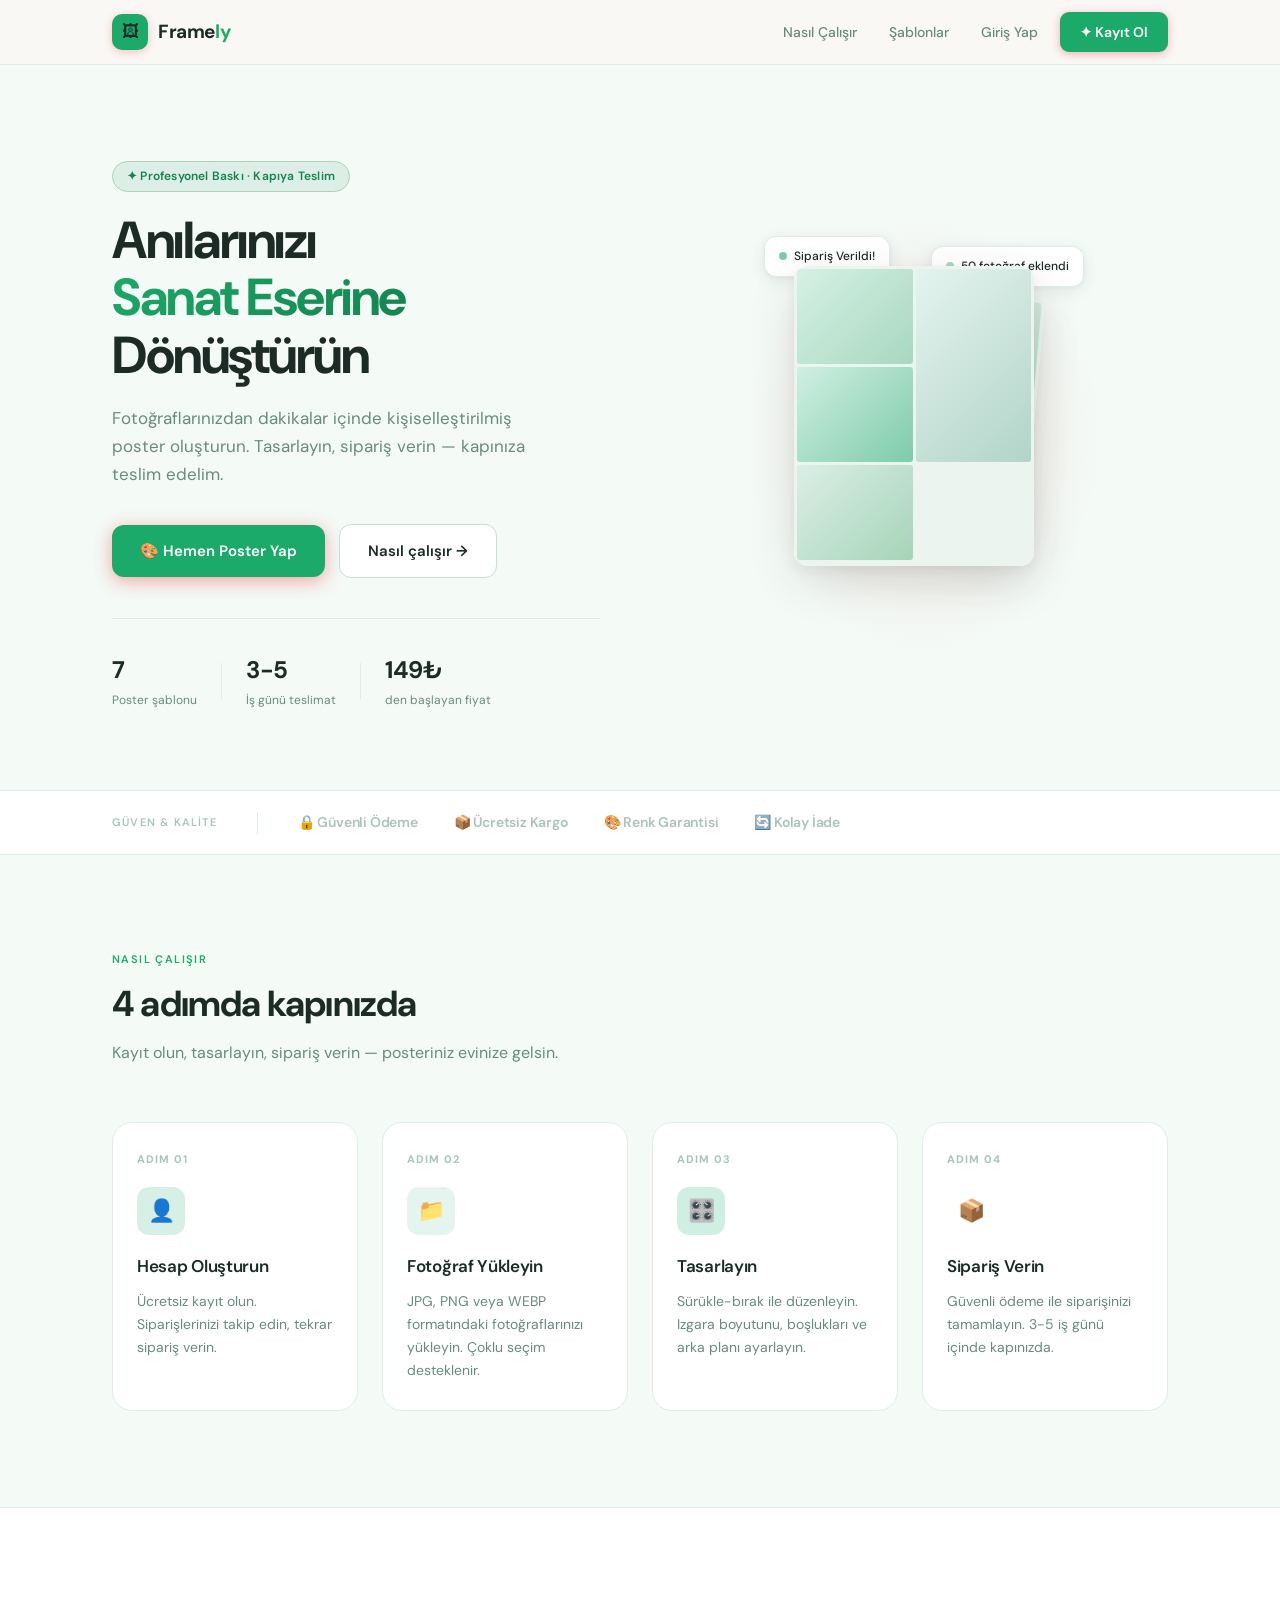
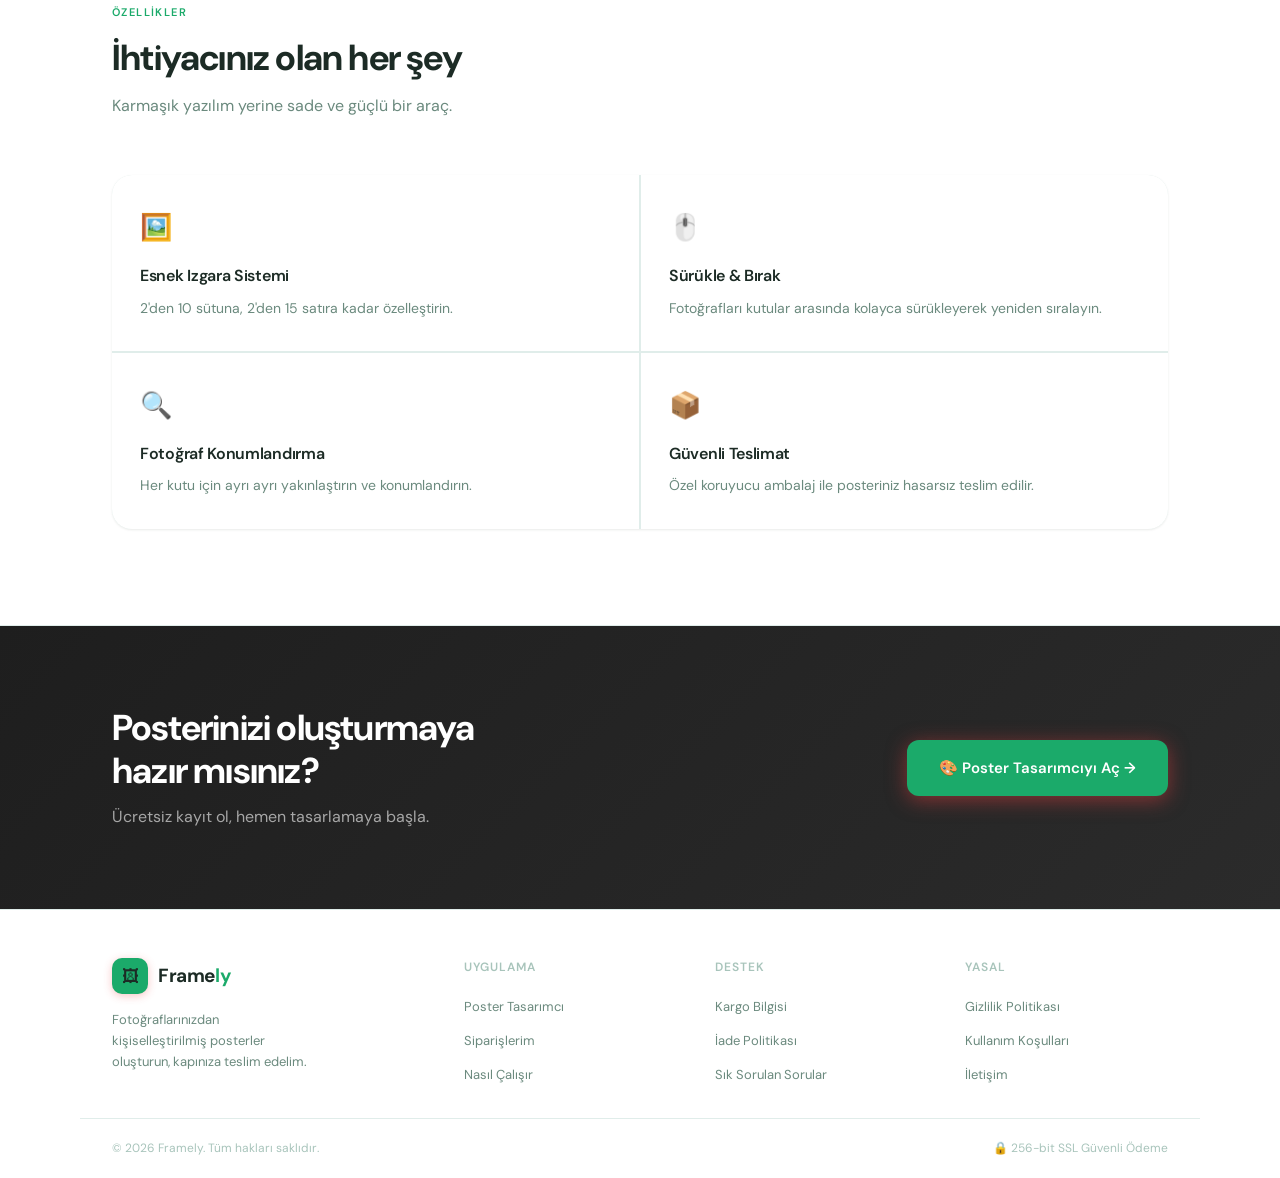
==== index.html @ cc240ea6 "ilk yukleme" ====
<!DOCTYPE html>
<html lang="tr">
<head>
<meta charset="UTF-8">
<meta name="viewport" content="width=device-width, initial-scale=1.0">
<meta http-equiv="Cache-Control" content="no-cache, no-store, must-revalidate">
<meta http-equiv="Pragma" content="no-cache">
<meta http-equiv="Expires" content="0">
<meta name="app-version" content="5">
<script>if(!sessionStorage.getItem('fr-v5')){sessionStorage.setItem('fr-v5','1');location.reload(true);}</script>
<title>Framely — Kişisel Posterler</title>
<link rel="preconnect" href="https://fonts.googleapis.com">
<link href="https://fonts.googleapis.com/css2?family=DM+Sans:ital,wght@0,300;0,400;0,500;0,600;0,700;1,400&display=swap" rel="stylesheet">
<link rel="stylesheet" href="css/variables.css?v=5">
<link rel="stylesheet" href="css/landing.css?v=5">
<link rel="stylesheet" href="css/usermenu.css?v=5">
</head>
<body>

<!-- HEADER -->
<header>
  <div class="header-inner">
    <a href="index.html" class="logo">
      <div class="logo-mark">🖼</div>
      <span class="logo-text">Frame<span>ly</span></span>
    </a>

    <nav id="mainNav">
      <a href="#nasil-calisir" class="nav-link">Nasıl Çalışır</a>
      <a href="templates.html" class="nav-link">Şablonlar</a>
    </nav>
  </div>
</header>

<!-- HERO -->
<section>
  <div class="hero">

    <!-- Left -->
    <div class="hero-content">
      <div class="hero-badge">✦ Profesyonel Baskı · Kapıya Teslim</div>
      <h1 class="hero-title">
        Anılarınızı<br>
        <em>Sanat Eserine</em><br>
        Dönüştürün
      </h1>
      <p class="hero-sub">
        Fotoğraflarınızdan dakikalar içinde kişiselleştirilmiş poster oluşturun.
        Tasarlayın, sipariş verin — kapınıza teslim edelim.
      </p>
      <div class="hero-actions">
        <a href="templates.html" class="btn-hero btn-hero-primary">
          🎨 Hemen Poster Yap
        </a>
        <a href="#nasil-calisir" class="btn-hero btn-hero-ghost">
          Nasıl çalışır →
        </a>
      </div>

      <div class="hero-stats">
        <div class="stat-item">
          <div class="stat-num">7</div>
          <div class="stat-label">Poster şablonu</div>
        </div>
        <div class="stat-sep"></div>
        <div class="stat-item">
          <div class="stat-num">3-5</div>
          <div class="stat-label">İş günü teslimat</div>
        </div>
        <div class="stat-sep"></div>
        <div class="stat-item">
          <div class="stat-num">149₺</div>
          <div class="stat-label">den başlayan fiyat</div>
        </div>
      </div>
    </div>

    <!-- Right (Visual) -->
    <div class="hero-visual">
      <div class="poster-preview-wrap">
        <div class="poster-mock pm-main">
          <div class="pm-grid">
            <div class="pm-cell"></div>
            <div class="pm-cell"></div>
            <div class="pm-cell"></div>
            <div class="pm-cell"></div>
            <div class="pm-cell"></div>
          </div>
        </div>
        <div class="poster-mock pm-back">
          <div class="pm-grid">
            <div class="pm-cell"></div>
            <div class="pm-cell"></div>
            <div class="pm-cell"></div>
            <div class="pm-cell"></div>
            <div class="pm-cell"></div>
            <div class="pm-cell"></div>
          </div>
        </div>
        <div class="floating-tag">
          <div class="tag-dot" style="background:var(--mint)"></div>
          Sipariş Verildi!
        </div>
        <div class="floating-tag">
          <div class="tag-dot" style="background:var(--rose)"></div>
          50 fotoğraf eklendi
        </div>
      </div>
    </div>

  </div>
</section>

<!-- TRUST BAR -->
<div class="trust-bar">
  <div class="trust-inner">
    <span class="trust-label">Güven & Kalite</span>
    <div class="trust-sep"></div>
    <div class="trust-items">
      <span class="trust-item">🔒 Güvenli Ödeme</span>
      <span class="trust-item">📦 Ücretsiz Kargo</span>
      <span class="trust-item">🎨 Renk Garantisi</span>
      <span class="trust-item">🔄 Kolay İade</span>
    </div>
  </div>
</div>

<!-- HOW IT WORKS -->
<section class="section" id="nasil-calisir">
  <div class="section-label">Nasıl Çalışır</div>
  <h2 class="section-title">4 adımda kapınızda</h2>
  <p class="section-sub">Kayıt olun, tasarlayın, sipariş verin — posteriniz evinize gelsin.</p>

  <div class="steps-grid steps-grid-4">
    <div class="step-card">
      <div class="step-num">Adım 01</div>
      <div class="step-icon">👤</div>
      <div class="step-title">Hesap Oluşturun</div>
      <p class="step-desc">Ücretsiz kayıt olun. Siparişlerinizi takip edin, tekrar sipariş verin.</p>
    </div>
    <div class="step-card">
      <div class="step-num">Adım 02</div>
      <div class="step-icon">📁</div>
      <div class="step-title">Fotoğraf Yükleyin</div>
      <p class="step-desc">JPG, PNG veya WEBP formatındaki fotoğraflarınızı yükleyin. Çoklu seçim desteklenir.</p>
    </div>
    <div class="step-card">
      <div class="step-num">Adım 03</div>
      <div class="step-icon">🎛️</div>
      <div class="step-title">Tasarlayın</div>
      <p class="step-desc">Sürükle-bırak ile düzenleyin. Izgara boyutunu, boşlukları ve arka planı ayarlayın.</p>
    </div>
    <div class="step-card">
      <div class="step-num">Adım 04</div>
      <div class="step-icon">📦</div>
      <div class="step-title">Sipariş Verin</div>
      <p class="step-desc">Güvenli ödeme ile siparişinizi tamamlayın. 3-5 iş günü içinde kapınızda.</p>
    </div>
  </div>
</section>


<!-- FEATURES -->
<div class="features-section" id="ozellikler">
  <div class="section">
    <div class="section-label">Özellikler</div>
    <h2 class="section-title">İhtiyacınız olan her şey</h2>
    <p class="section-sub">Karmaşık yazılım yerine sade ve güçlü bir araç.</p>

    <div class="features-grid">
      <div class="feature-cell">
        <div class="feature-icon">🖼️</div>
        <div class="feature-title">Esnek Izgara Sistemi</div>
        <p class="feature-desc">2'den 10 sütuna, 2'den 15 satıra kadar özelleştirin.</p>
      </div>
      <div class="feature-cell">
        <div class="feature-icon">🖱️</div>
        <div class="feature-title">Sürükle & Bırak</div>
        <p class="feature-desc">Fotoğrafları kutular arasında kolayca sürükleyerek yeniden sıralayın.</p>
      </div>
      <div class="feature-cell">
        <div class="feature-icon">🔍</div>
        <div class="feature-title">Fotoğraf Konumlandırma</div>
        <p class="feature-desc">Her kutu için ayrı ayrı yakınlaştırın ve konumlandırın.</p>
      </div>
      <div class="feature-cell">
        <div class="feature-icon">📦</div>
        <div class="feature-title">Güvenli Teslimat</div>
        <p class="feature-desc">Özel koruyucu ambalaj ile posteriniz hasarsız teslim edilir.</p>
      </div>
    </div>
  </div>
</div>

<!-- CTA -->
<div class="cta-section">
  <div class="cta-inner">
    <div>
      <h2 class="cta-title">Posterinizi oluşturmaya<br>hazır mısınız?</h2>
      <p class="cta-sub">Ücretsiz kayıt ol, hemen tasarlamaya başla.</p>
    </div>
    <a href="templates.html" class="btn-cta">
      🎨 Poster Tasarımcıyı Aç →
    </a>
  </div>
</div>

<!-- FOOTER -->
<footer>
  <div class="footer-inner">
    <div class="footer-brand">
      <a href="index.html" class="logo">
        <div class="logo-mark">🖼</div>
        <span class="logo-text">Frame<span>ly</span></span>
      </a>
      <p class="footer-tagline">Fotoğraflarınızdan kişiselleştirilmiş posterler oluşturun, kapınıza teslim edelim.</p>
    </div>

    <div>
      <div class="footer-col-title">Uygulama</div>
      <ul class="footer-links">
        <li><a href="templates.html">Poster Tasarımcı</a></li>
        <li><a href="orders.html">Siparişlerim</a></li>
        <li><a href="#nasil-calisir">Nasıl Çalışır</a></li>
      </ul>
    </div>

    <div>
      <div class="footer-col-title">Destek</div>
      <ul class="footer-links">
        <li><a href="#">Kargo Bilgisi</a></li>
        <li><a href="#">İade Politikası</a></li>
        <li><a href="#">Sık Sorulan Sorular</a></li>
      </ul>
    </div>

    <div>
      <div class="footer-col-title">Yasal</div>
      <ul class="footer-links">
        <li><a href="#">Gizlilik Politikası</a></li>
        <li><a href="#">Kullanım Koşulları</a></li>
        <li><a href="#">İletişim</a></li>
      </ul>
    </div>
  </div>

  <div class="footer-bottom">
    <span>© 2026 Framely. Tüm hakları saklıdır.</span>
    <span>🔒 256-bit SSL Güvenli Ödeme</span>
  </div>
</footer>

<script type="module">
import { renderAuthNav } from './js/header.js?v=5';

renderAuthNav(document.getElementById('mainNav'));
</script>
</body>
</html>
---- css/variables.css ----
/* ── RESET ──────────────────────────────────────────────────────── */
*, *::before, *::after { margin: 0; padding: 0; box-sizing: border-box; }

/* ── DESIGN TOKENS ──────────────────────────────────────────────── */
:root {
  --bg:            #F4FAF6;
  --bg2:           #EBF4EE;
  --surface:       #ffffff;
  --border:        #E0EDEA;
  --border-mid:    #C8DDD8;
  --text:          #1C2B25;
  --text-muted:    #6B8A7E;
  --text-light:    #A8C4BB;

  --rose:          #A8D8C0;
  --rose-dark:     #1E9E62;
  --rose-soft:     #D6F0E5;
  --lavender:      #B2D4C8;
  --lavender-soft: #E4F4EF;
  --mint:          #7ECBAA;
  --mint-soft:     #D0EFE3;
  --peach:         #A5D4B8;
  --peach-soft:    #DCEEE6;
  --sage:          #8FC4A8;
  --sage-soft:     #D8EDDF;

  --accent:        #1BAA6A;
  --accent-dark:   #14834F;
  --accent-bg:     #D6F0E5;

  --radius-sm:  6px;
  --radius:     10px;
  --radius-lg:  16px;
  --radius-xl:  28px;

  --shadow-sm: 0 1px 3px rgba(28,43,37,.06), 0 1px 2px rgba(28,43,37,.04);
  --shadow:    0 4px 16px rgba(28,43,37,.08), 0 1px 4px rgba(28,43,37,.04);
  --shadow-lg: 0 16px 48px rgba(28,43,37,.12), 0 4px 12px rgba(28,43,37,.06);
}
---- css/landing.css ----
/* landing.css — overrides and landing-specific tokens */
:root {
  --radius:    12px;
  --radius-lg: 20px;
  --shadow-lg: 0 16px 48px rgba(43,43,43,.12), 0 4px 12px rgba(43,43,43,.06);
}

/* ── BASE ──────────────────────────────────────────────────────── */
body {
  font-family: 'DM Sans', -apple-system, BlinkMacSystemFont, sans-serif;
  background: var(--bg);
  color: var(--text);
  font-size: 15px;
  line-height: 1.6;
}

a { text-decoration: none; color: inherit; }
img { display: block; max-width: 100%; }

html { scroll-behavior: smooth; }

/* ── HEADER ──────────────────────────────────────────────────────── */
header {
  position: sticky;
  top: 0;
  z-index: 100;
  background: rgba(250,248,245,.92);
  backdrop-filter: blur(12px);
  -webkit-backdrop-filter: blur(12px);
  border-bottom: 1px solid var(--border);
}

.header-inner {
  max-width: 1120px;
  margin: 0 auto;
  padding: 0 32px;
  height: 64px;
  display: flex;
  align-items: center;
  gap: 40px;
}

.logo {
  display: flex;
  align-items: center;
  gap: 10px;
  flex-shrink: 0;
}

.logo-mark {
  width: 36px;
  height: 36px;
  background: var(--accent);
  border-radius: 10px;
  display: flex;
  align-items: center;
  justify-content: center;
  font-size: 17px;
  box-shadow: 0 2px 8px rgba(232,64,64,.3);
}

.logo-text {
  font-size: 19px;
  font-weight: 700;
  color: var(--text);
  letter-spacing: -.4px;
}

.logo-text span { color: var(--accent); }

nav {
  display: flex;
  align-items: center;
  gap: 4px;
  margin-left: auto;
}

.nav-link {
  padding: 6px 14px;
  border-radius: var(--radius-sm);
  font-size: 14px;
  font-weight: 500;
  color: var(--text-muted);
  transition: color .15s, background .15s;
}

.nav-link:hover { color: var(--text); background: var(--border); }

.nav-cta {
  display: inline-flex;
  align-items: center;
  gap: 6px;
  padding: 9px 20px;
  background: var(--accent);
  color: #fff;
  border-radius: 9px;
  font-size: 14px;
  font-weight: 600;
  transition: background .15s, transform .1s, box-shadow .15s;
  box-shadow: 0 2px 10px rgba(232,64,64,.4);
  margin-left: 8px;
}

.nav-cta:hover {
  background: var(--accent-dark);
  transform: translateY(-1px);
  box-shadow: 0 4px 16px rgba(232,64,64,.5);
}

/* ── HERO ──────────────────────────────────────────────────────── */
.hero {
  max-width: 1120px;
  margin: 0 auto;
  padding: 96px 32px 80px;
  display: grid;
  grid-template-columns: 1fr 1fr;
  gap: 80px;
  align-items: center;
}

.hero-badge {
  display: inline-flex;
  align-items: center;
  gap: 6px;
  padding: 5px 14px;
  background: var(--peach-soft);
  border: 1px solid var(--peach);
  border-radius: 20px;
  font-size: 12px;
  font-weight: 600;
  color: var(--accent-dark);
  letter-spacing: .2px;
  margin-bottom: 20px;
}

.hero-title {
  font-size: 52px;
  font-weight: 700;
  line-height: 1.1;
  letter-spacing: -1.5px;
  color: var(--text);
  margin-bottom: 20px;
}

.hero-title em {
  font-style: normal;
  background: linear-gradient(135deg, var(--accent) 0%, var(--accent-dark) 100%);
  -webkit-background-clip: text;
  -webkit-text-fill-color: transparent;
  background-clip: text;
}

.hero-sub {
  font-size: 17px;
  color: var(--text-muted);
  line-height: 1.65;
  max-width: 420px;
  margin-bottom: 36px;
  font-weight: 400;
}

.hero-actions {
  display: flex;
  align-items: center;
  gap: 14px;
  flex-wrap: wrap;
}

.btn-hero {
  display: inline-flex;
  align-items: center;
  gap: 8px;
  padding: 14px 28px;
  border-radius: var(--radius);
  font-size: 15px;
  font-weight: 600;
  font-family: inherit;
  cursor: pointer;
  border: none;
  transition: all .15s ease;
}

.btn-hero-primary {
  background: var(--accent);
  color: #fff;
  box-shadow: 0 4px 18px rgba(232,64,64,.45);
}

.btn-hero-primary:hover {
  background: var(--accent-dark);
  transform: translateY(-2px);
  box-shadow: 0 8px 24px rgba(232,64,64,.55);
}

.btn-hero-ghost {
  background: var(--surface);
  color: var(--text);
  border: 1.5px solid var(--border-mid);
}

.btn-hero-ghost:hover {
  border-color: var(--accent);
  color: var(--accent);
  background: var(--accent-bg);
}

.hero-stats {
  display: flex;
  align-items: center;
  gap: 24px;
  margin-top: 40px;
  padding-top: 32px;
  border-top: 1px solid var(--border);
}

.stat-num {
  font-size: 24px;
  font-weight: 700;
  color: var(--text);
  letter-spacing: -.5px;
}

.stat-label {
  font-size: 12px;
  color: var(--text-muted);
  font-weight: 400;
  margin-top: 2px;
}

.stat-sep {
  width: 1px;
  height: 36px;
  background: var(--border);
}

/* ── HERO VISUAL ─────────────────────────────────────────────────── */
.hero-visual {
  position: relative;
  display: flex;
  justify-content: center;
  align-items: center;
}

.poster-preview-wrap {
  position: relative;
  width: 320px;
  height: 400px;
}

.poster-preview-wrap::before {
  content: '';
  position: absolute;
  inset: -20px;
  background: radial-gradient(ellipse at center, rgba(232,64,64,.10) 0%, transparent 70%);
  border-radius: 50%;
}

.poster-mock {
  position: absolute;
  background: #fff;
  border-radius: 14px;
  box-shadow: var(--shadow-lg);
  overflow: hidden;
  transition: transform .3s ease;
}

.poster-mock:hover { transform: scale(1.02) rotate(-1deg); }

.pm-main { width: 240px; height: 300px; top: 30px; left: 30px; z-index: 2; }
.pm-back {
  width: 200px;
  height: 260px;
  top: 55px;
  left: 70px;
  z-index: 1;
  opacity: .6;
  transform: rotate(5deg);
}

.pm-grid {
  width: 100%;
  height: 100%;
  display: grid;
  grid-template-columns: 1fr 1fr;
  grid-template-rows: 1fr 1fr 1fr;
  gap: 3px;
  padding: 3px;
  background: var(--bg2);
}

.pm-cell { border-radius: 3px; background: var(--border); }
.pm-cell:nth-child(1) { background: linear-gradient(135deg, var(--rose-soft), var(--rose)); }
.pm-cell:nth-child(2) { background: linear-gradient(135deg, var(--lavender-soft), var(--lavender)); grid-row: span 2; }
.pm-cell:nth-child(3) { background: linear-gradient(135deg, var(--mint-soft), var(--mint)); }
.pm-cell:nth-child(4) { background: linear-gradient(135deg, var(--peach-soft), var(--peach)); }
.pm-cell:nth-child(5) { background: linear-gradient(135deg, var(--rose-soft), var(--sage)); grid-column: span 2; }

.pm-back .pm-grid {
  grid-template-columns: 1fr 1fr 1fr;
  grid-template-rows: 1fr 1fr;
  gap: 3px;
  padding: 3px;
}

.floating-tag {
  position: absolute;
  background: var(--surface);
  border-radius: var(--radius);
  padding: 10px 14px;
  box-shadow: var(--shadow);
  border: 1px solid var(--border);
  font-size: 12px;
  font-weight: 500;
  color: var(--text);
  display: flex;
  align-items: center;
  gap: 7px;
  white-space: nowrap;
  animation: float 4s ease-in-out infinite;
}

.floating-tag:nth-child(4) { top: 10px; right: 0; animation-delay: 0s; }
.floating-tag:nth-child(5) { bottom: 60px; left: 0; animation-delay: 2s; }

@keyframes float {
  0%, 100% { transform: translateY(0); }
  50%       { transform: translateY(-6px); }
}

.tag-dot {
  width: 8px;
  height: 8px;
  border-radius: 50%;
  flex-shrink: 0;
}

/* ── TRUST BAR ─────────────────────────────────────────────────── */
.trust-bar {
  border-top: 1px solid var(--border);
  border-bottom: 1px solid var(--border);
  background: var(--surface);
  padding: 20px 0;
}

.trust-inner {
  max-width: 1120px;
  margin: 0 auto;
  padding: 0 32px;
  display: flex;
  align-items: center;
  gap: 40px;
}

.trust-label {
  font-size: 11px;
  font-weight: 600;
  text-transform: uppercase;
  letter-spacing: 1.2px;
  color: var(--text-light);
  white-space: nowrap;
  flex-shrink: 0;
}

.trust-sep { width: 1px; height: 22px; background: var(--border); flex-shrink: 0; }

.trust-items {
  display: flex;
  align-items: center;
  gap: 36px;
  flex-wrap: wrap;
}

.trust-item {
  font-size: 14px;
  font-weight: 600;
  color: var(--text-light);
  letter-spacing: -.2px;
  display: flex;
  align-items: center;
  gap: 6px;
}

/* ── SECTION BASE ──────────────────────────────────────────────── */
.section {
  max-width: 1120px;
  margin: 0 auto;
  padding: 96px 32px;
}

.section-label {
  font-size: 11px;
  font-weight: 600;
  text-transform: uppercase;
  letter-spacing: 1.4px;
  color: var(--accent);
  margin-bottom: 14px;
}

.section-title {
  font-size: 36px;
  font-weight: 700;
  letter-spacing: -.8px;
  color: var(--text);
  margin-bottom: 14px;
  line-height: 1.2;
}

.section-sub {
  font-size: 16px;
  color: var(--text-muted);
  max-width: 480px;
  line-height: 1.65;
  margin-bottom: 56px;
}

/* ── STEPS ─────────────────────────────────────────────────────── */
.steps-grid {
  display: grid;
  grid-template-columns: repeat(3, 1fr);
  gap: 24px;
}

.step-card {
  background: var(--surface);
  border: 1px solid var(--border);
  border-radius: var(--radius-lg);
  padding: 28px 24px;
  transition: box-shadow .2s, transform .2s;
}

.step-card:hover {
  box-shadow: var(--shadow);
  transform: translateY(-3px);
}

.step-num {
  font-size: 11px;
  font-weight: 700;
  text-transform: uppercase;
  letter-spacing: 1px;
  color: var(--text-light);
  margin-bottom: 18px;
}

.step-icon {
  width: 48px;
  height: 48px;
  border-radius: var(--radius);
  display: flex;
  align-items: center;
  justify-content: center;
  font-size: 22px;
  margin-bottom: 18px;
}

.step-card:nth-child(1) .step-icon { background: var(--rose-soft); }
.step-card:nth-child(2) .step-icon { background: var(--lavender-soft); }
.step-card:nth-child(3) .step-icon { background: var(--mint-soft); }

.step-title {
  font-size: 17px;
  font-weight: 600;
  color: var(--text);
  margin-bottom: 10px;
  letter-spacing: -.3px;
}

.step-desc {
  font-size: 14px;
  color: var(--text-muted);
  line-height: 1.65;
}

/* ── STEPS 4-COLUMN ────────────────────────────────────────────── */
.steps-grid-4 {
  grid-template-columns: repeat(4, 1fr);
}

@media (max-width: 900px) {
  .steps-grid-4 { grid-template-columns: repeat(2, 1fr); }
}

@media (max-width: 540px) {
  .steps-grid-4 { grid-template-columns: 1fr; }
}

/* ── PRICING ────────────────────────────────────────────────────── */
.pricing-section {
  background: var(--bg2);
  border-top: 1px solid var(--border);
  border-bottom: 1px solid var(--border);
}

.pricing-grid {
  display: grid;
  grid-template-columns: repeat(4, 1fr);
  gap: 16px;
}

.pricing-card {
  background: var(--surface);
  border: 1.5px solid var(--border);
  border-radius: var(--radius-lg);
  padding: 24px 20px;
  display: flex;
  flex-direction: column;
  gap: 8px;
  transition: all .18s;
  color: inherit;
  text-decoration: none;
}

.pricing-card:hover {
  border-color: var(--accent);
  transform: translateY(-3px);
  box-shadow: var(--shadow);
}

.pricing-icon {
  font-size: 28px;
  margin-bottom: 4px;
}

.pricing-name {
  font-size: 16px;
  font-weight: 700;
  color: var(--text);
}

.pricing-desc {
  font-size: 12px;
  color: var(--text-muted);
  font-weight: 500;
}

.pricing-price {
  font-size: 28px;
  font-weight: 800;
  color: var(--text);
  letter-spacing: -.5px;
  margin-top: 4px;
}

.pricing-price span {
  font-size: 15px;
  font-weight: 500;
  color: var(--text-muted);
  margin-left: 2px;
}

.pricing-meta {
  font-size: 12px;
  color: var(--text-light);
  font-weight: 500;
}

.pricing-cta {
  margin-top: auto;
  padding-top: 12px;
  font-size: 13px;
  font-weight: 700;
  color: var(--accent);
  border-top: 1px solid var(--border);
}

@media (max-width: 900px) {
  .pricing-grid { grid-template-columns: repeat(2, 1fr); }
}

@media (max-width: 540px) {
  .pricing-grid { grid-template-columns: 1fr; }
}

/* ── FEATURES ──────────────────────────────────────────────────── */
.features-section {
  background: var(--surface);
  border-top: 1px solid var(--border);
  border-bottom: 1px solid var(--border);
}

.features-grid {
  display: grid;
  grid-template-columns: repeat(2, 1fr);
  gap: 2px;
  background: var(--border);
  border-radius: var(--radius-lg);
  overflow: hidden;
  box-shadow: var(--shadow-sm);
}

.feature-cell {
  background: var(--surface);
  padding: 32px 28px;
  transition: background .15s;
}

.feature-cell:hover { background: var(--bg); }

.feature-icon { font-size: 26px; margin-bottom: 14px; }

.feature-title {
  font-size: 16px;
  font-weight: 600;
  color: var(--text);
  margin-bottom: 8px;
  letter-spacing: -.3px;
}

.feature-desc {
  font-size: 14px;
  color: var(--text-muted);
  line-height: 1.6;
}



/* ── CTA SECTION ───────────────────────────────────────────────── */
.cta-section {
  background: linear-gradient(135deg, #1E1E1E 0%, #2B2B2B 100%);
  padding: 80px 0;
}

.cta-inner {
  max-width: 1120px;
  margin: 0 auto;
  padding: 0 32px;
  display: grid;
  grid-template-columns: 1fr auto;
  align-items: center;
  gap: 40px;
}

.cta-title {
  font-size: 36px;
  font-weight: 700;
  color: #fff;
  letter-spacing: -.8px;
  line-height: 1.2;
  margin-bottom: 12px;
}

.cta-sub {
  font-size: 16px;
  color: rgba(255,255,255,.6);
  line-height: 1.6;
  max-width: 440px;
}

.btn-cta {
  display: inline-flex;
  align-items: center;
  gap: 8px;
  padding: 16px 32px;
  background: var(--accent);
  color: #fff;
  border-radius: var(--radius);
  font-size: 15px;
  font-weight: 600;
  transition: all .15s;
  box-shadow: 0 4px 20px rgba(232,64,64,.5);
  white-space: nowrap;
  flex-shrink: 0;
}

.btn-cta:hover {
  background: var(--rose);
  transform: translateY(-2px);
  box-shadow: 0 8px 28px rgba(232,64,64,.6);
}

/* ── FOOTER ────────────────────────────────────────────────────── */
footer {
  border-top: 1px solid var(--border);
  background: var(--surface);
}

.footer-inner {
  max-width: 1120px;
  margin: 0 auto;
  padding: 48px 32px 32px;
  display: grid;
  grid-template-columns: 1.5fr 1fr 1fr 1fr;
  gap: 48px;
}

.footer-brand .logo { margin-bottom: 16px; }

.footer-tagline {
  font-size: 13px;
  color: var(--text-muted);
  line-height: 1.6;
  max-width: 200px;
}

.footer-col-title {
  font-size: 12px;
  font-weight: 600;
  text-transform: uppercase;
  letter-spacing: 1px;
  color: var(--text-light);
  margin-bottom: 16px;
}

.footer-links {
  list-style: none;
  display: flex;
  flex-direction: column;
  gap: 10px;
}

.footer-links a {
  font-size: 13px;
  color: var(--text-muted);
  transition: color .15s;
}

.footer-links a:hover { color: var(--accent); }

.footer-bottom {
  max-width: 1120px;
  margin: 0 auto;
  padding: 20px 32px;
  border-top: 1px solid var(--border);
  display: flex;
  align-items: center;
  justify-content: space-between;
  font-size: 12px;
  color: var(--text-light);
}

/* ── RESPONSIVE ────────────────────────────────────────────────── */
@media (max-width: 900px) {
  .hero { grid-template-columns: 1fr; gap: 48px; padding: 60px 24px; }
  .hero-visual { display: none; }
  .hero-title { font-size: 38px; }
  .steps-grid { grid-template-columns: 1fr; }
  .features-grid { grid-template-columns: 1fr; }
  .gallery-row { grid-template-columns: 1fr 1fr; }
  .cta-inner { grid-template-columns: 1fr; }
  .footer-inner { grid-template-columns: 1fr 1fr; gap: 32px; }
  .header-inner { padding: 0 20px; gap: 16px; }
  nav .nav-link { display: none; }
  .section { padding: 64px 24px; }
  .trust-items { gap: 20px; }
}

@media (max-width: 600px) {
  /* Header */
  .header-inner { padding: 0 16px; gap: 12px; height: 56px; }
  .logo-mark { width: 32px; height: 32px; font-size: 15px; }
  .nav-cta { padding: 8px 14px; font-size: 13px; margin-left: 0; }

  /* Hero */
  .hero { padding: 40px 16px 48px; gap: 32px; }
  .hero-title { font-size: 32px; letter-spacing: -1px; }
  .hero-sub { font-size: 15px; margin-bottom: 28px; }
  .hero-actions { flex-direction: column; align-items: stretch; }
  .btn-hero { justify-content: center; padding: 13px 20px; font-size: 15px; }
  .hero-stats { gap: 16px; flex-wrap: wrap; margin-top: 28px; padding-top: 24px; }
  .stat-num { font-size: 20px; }
  .stat-label { font-size: 11px; }

  /* Trust bar */
  .trust-inner { padding: 0 16px; gap: 12px; overflow-x: auto; }
  .trust-label { display: none; }
  .trust-sep { display: none; }
  .trust-items { flex-wrap: nowrap; gap: 20px; }

  /* Sections */
  .section { padding: 48px 16px; }
  .section-title { font-size: 26px; letter-spacing: -.5px; }
  .section-sub { font-size: 14px; margin-bottom: 36px; }

  /* Steps */
  .steps-grid { gap: 14px; }
  .step-card { padding: 22px 18px; }

  /* Features */
  .feature-cell { padding: 24px 20px; }

  /* CTA */
  .cta-section { padding: 56px 0; }
  .cta-inner { padding: 0 16px; gap: 24px; }
  .cta-title { font-size: 26px; letter-spacing: -.5px; }
  .cta-sub { font-size: 14px; }
  .btn-cta { width: 100%; justify-content: center; padding: 14px 24px; }

  /* Footer */
  .footer-inner { grid-template-columns: 1fr; gap: 28px; padding: 32px 16px 24px; }
  .footer-bottom { padding: 16px; flex-direction: column; gap: 6px; text-align: center; }
}

@media (max-width: 400px) {
  .hero-title { font-size: 28px; }
  .hero-badge { font-size: 11px; padding: 4px 12px; }
  .section-title { font-size: 23px; }
  .cta-title { font-size: 22px; }
}
---- css/usermenu.css ----
.user-menu {
  position: relative;
  margin-left: 8px;
}

.user-menu-btn {
  display: flex;
  align-items: center;
  gap: 8px;
  padding: 6px 12px 6px 6px;
  background: var(--surface);
  border: 1.5px solid var(--border-mid);
  border-radius: 24px;
  cursor: pointer;
  font-family: inherit;
  font-size: 14px;
  font-weight: 600;
  color: var(--text);
  transition: all .15s;
}

.user-menu-btn:hover {
  border-color: var(--accent);
  background: var(--accent-bg);
}

.user-avatar {
  width: 28px;
  height: 28px;
  border-radius: 50%;
  background: linear-gradient(135deg, var(--accent) 0%, var(--lavender) 100%);
  color: #fff;
  font-size: 13px;
  font-weight: 700;
  display: flex;
  align-items: center;
  justify-content: center;
  flex-shrink: 0;
}

.user-name-short {
  max-width: 80px;
  overflow: hidden;
  text-overflow: ellipsis;
  white-space: nowrap;
}

.user-chevron {
  font-size: 11px;
  color: var(--text-muted);
  transition: transform .15s;
}

.user-dropdown.open ~ .user-menu-btn .user-chevron,
.user-menu-btn:has(+ .user-dropdown.open) .user-chevron {
  transform: rotate(180deg);
}

.user-dropdown {
  position: absolute;
  top: calc(100% + 8px);
  right: 0;
  min-width: 220px;
  background: var(--surface);
  border: 1px solid var(--border);
  border-radius: var(--radius-lg);
  box-shadow: var(--shadow-lg);
  overflow: hidden;
  display: none;
  z-index: 200;
}

.user-dropdown.open { display: block; animation: dropIn .15s ease; }

@keyframes dropIn {
  from { opacity: 0; transform: translateY(-6px); }
  to   { opacity: 1; transform: translateY(0); }
}

.user-dropdown-info {
  padding: 16px;
  background: var(--bg2);
}

.ud-name {
  font-size: 14px;
  font-weight: 700;
  color: var(--text);
  margin-bottom: 3px;
}

.ud-email {
  font-size: 12px;
  color: var(--text-muted);
}

.user-dropdown-sep {
  height: 1px;
  background: var(--border);
}

.ud-link {
  display: block;
  width: 100%;
  text-align: left;
  padding: 11px 16px;
  font-family: inherit;
  font-size: 14px;
  font-weight: 500;
  color: var(--text);
  text-decoration: none;
  background: none;
  border: none;
  cursor: pointer;
  transition: background .12s;
}

.ud-link:hover { background: var(--bg2); }

.ud-logout {
  color: #c0392b;
}

.ud-logout:hover { background: var(--accent-bg); }
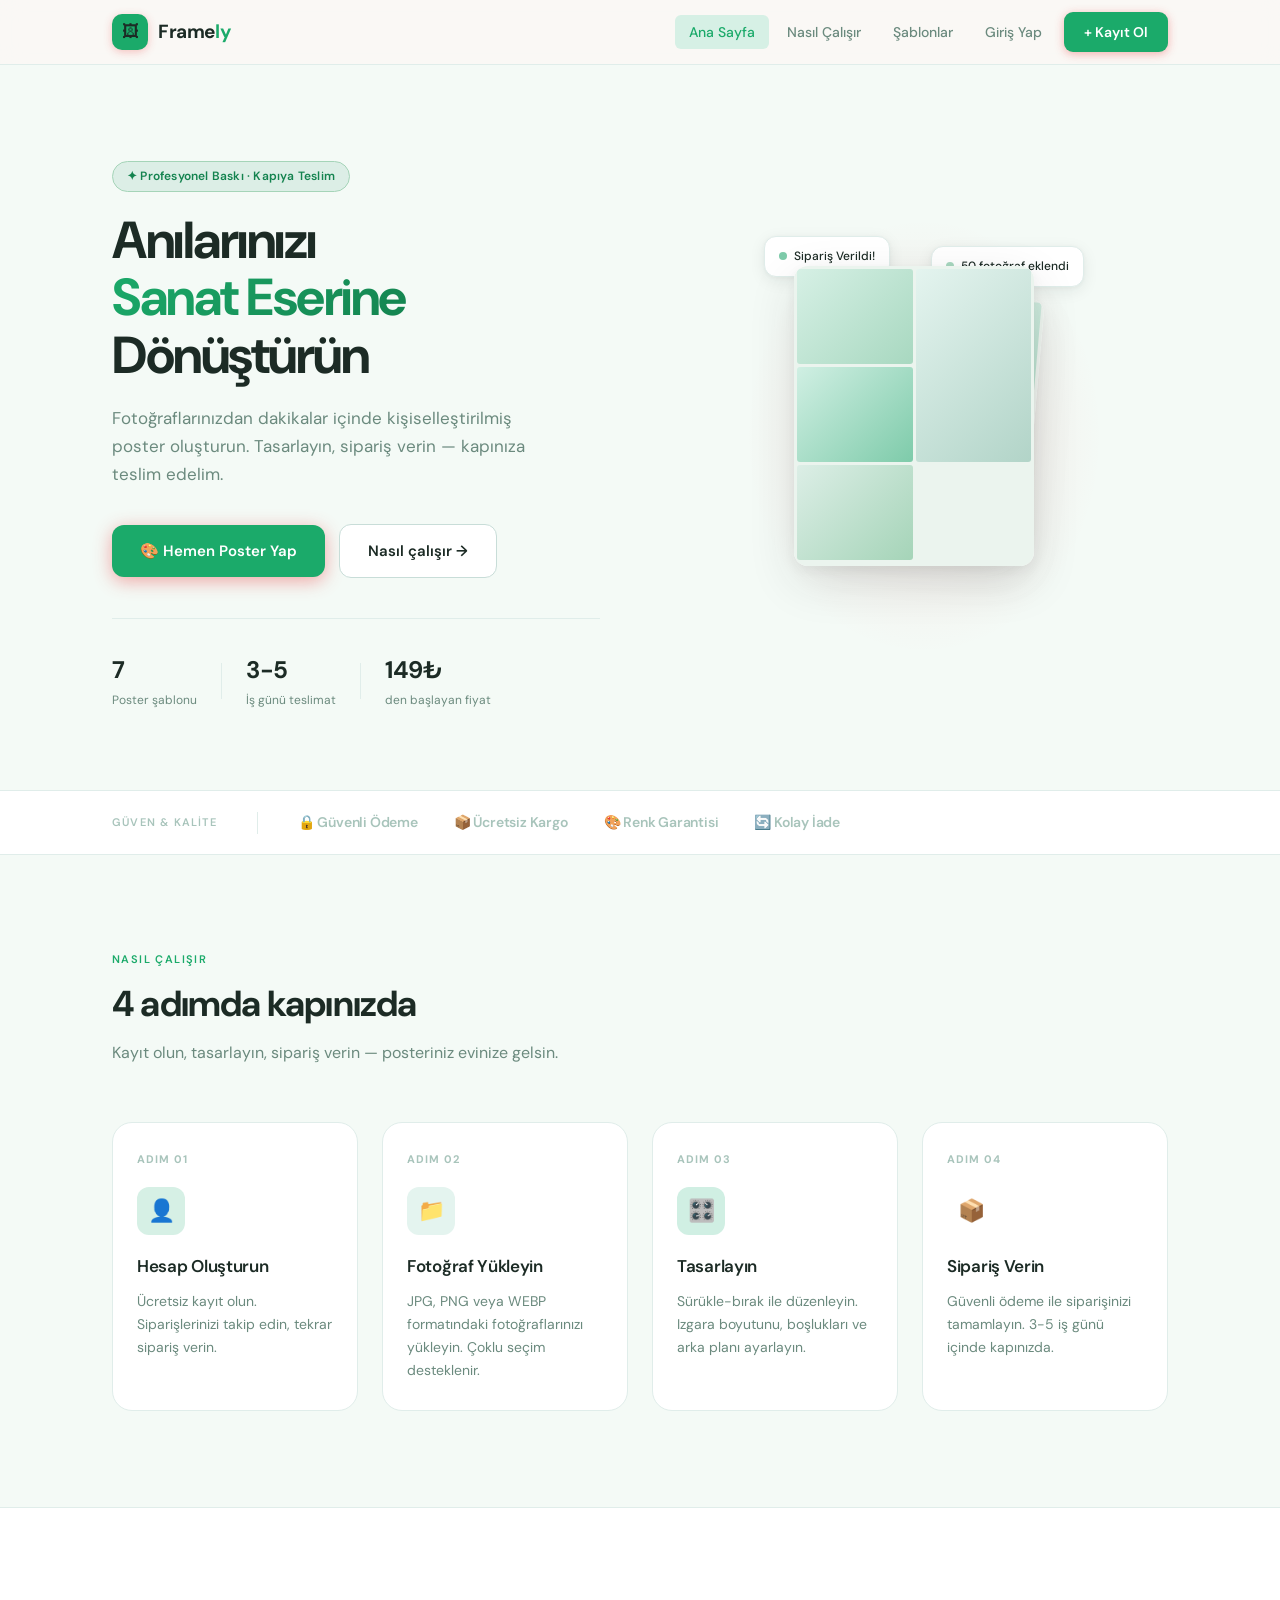
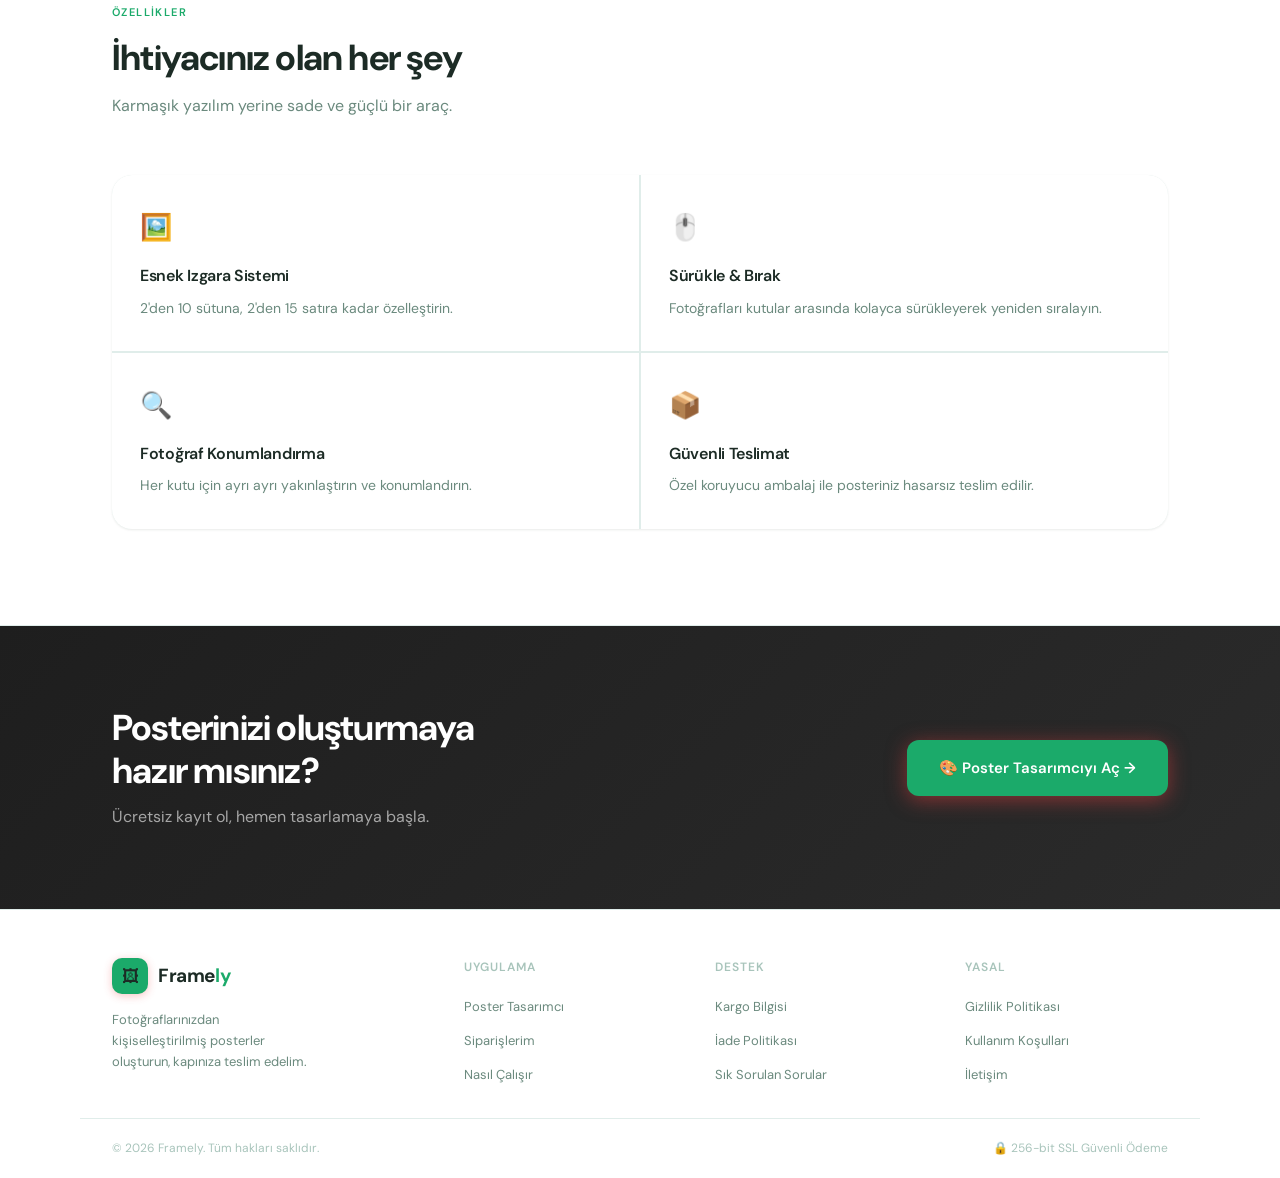
==== commit 49e45d39: "kullanıcı mail kısmı eksik. admin paneli ve header tamamdır" ====
--- a/index.html
+++ b/index.html
@@ -25,10 +25,7 @@
       <span class="logo-text">Frame<span>ly</span></span>
     </a>
 
-    <nav id="mainNav">
-      <a href="#nasil-calisir" class="nav-link">Nasıl Çalışır</a>
-      <a href="templates.html" class="nav-link">Şablonlar</a>
-    </nav>
+    <nav id="mainNav"></nav>
   </div>
 </header>
 
@@ -251,9 +248,10 @@
 </footer>
 
 <script type="module">
-import { renderAuthNav } from './js/header.js?v=5';
-
-renderAuthNav(document.getElementById('mainNav'));
+import { renderSiteNav } from './js/header.js?v=5';
+document.addEventListener('DOMContentLoaded', () => {
+  renderSiteNav(document.getElementById('mainNav'), 'home');
+});
 </script>
 </body>
 </html>
--- a/css/landing.css
+++ b/css/landing.css
@@ -85,6 +85,11 @@
 }
 
 .nav-link:hover { color: var(--text); background: var(--border); }
+
+.nav-link.active {
+  color: var(--accent);
+  background: var(--accent-bg);
+}
 
 .nav-cta {
   display: inline-flex;
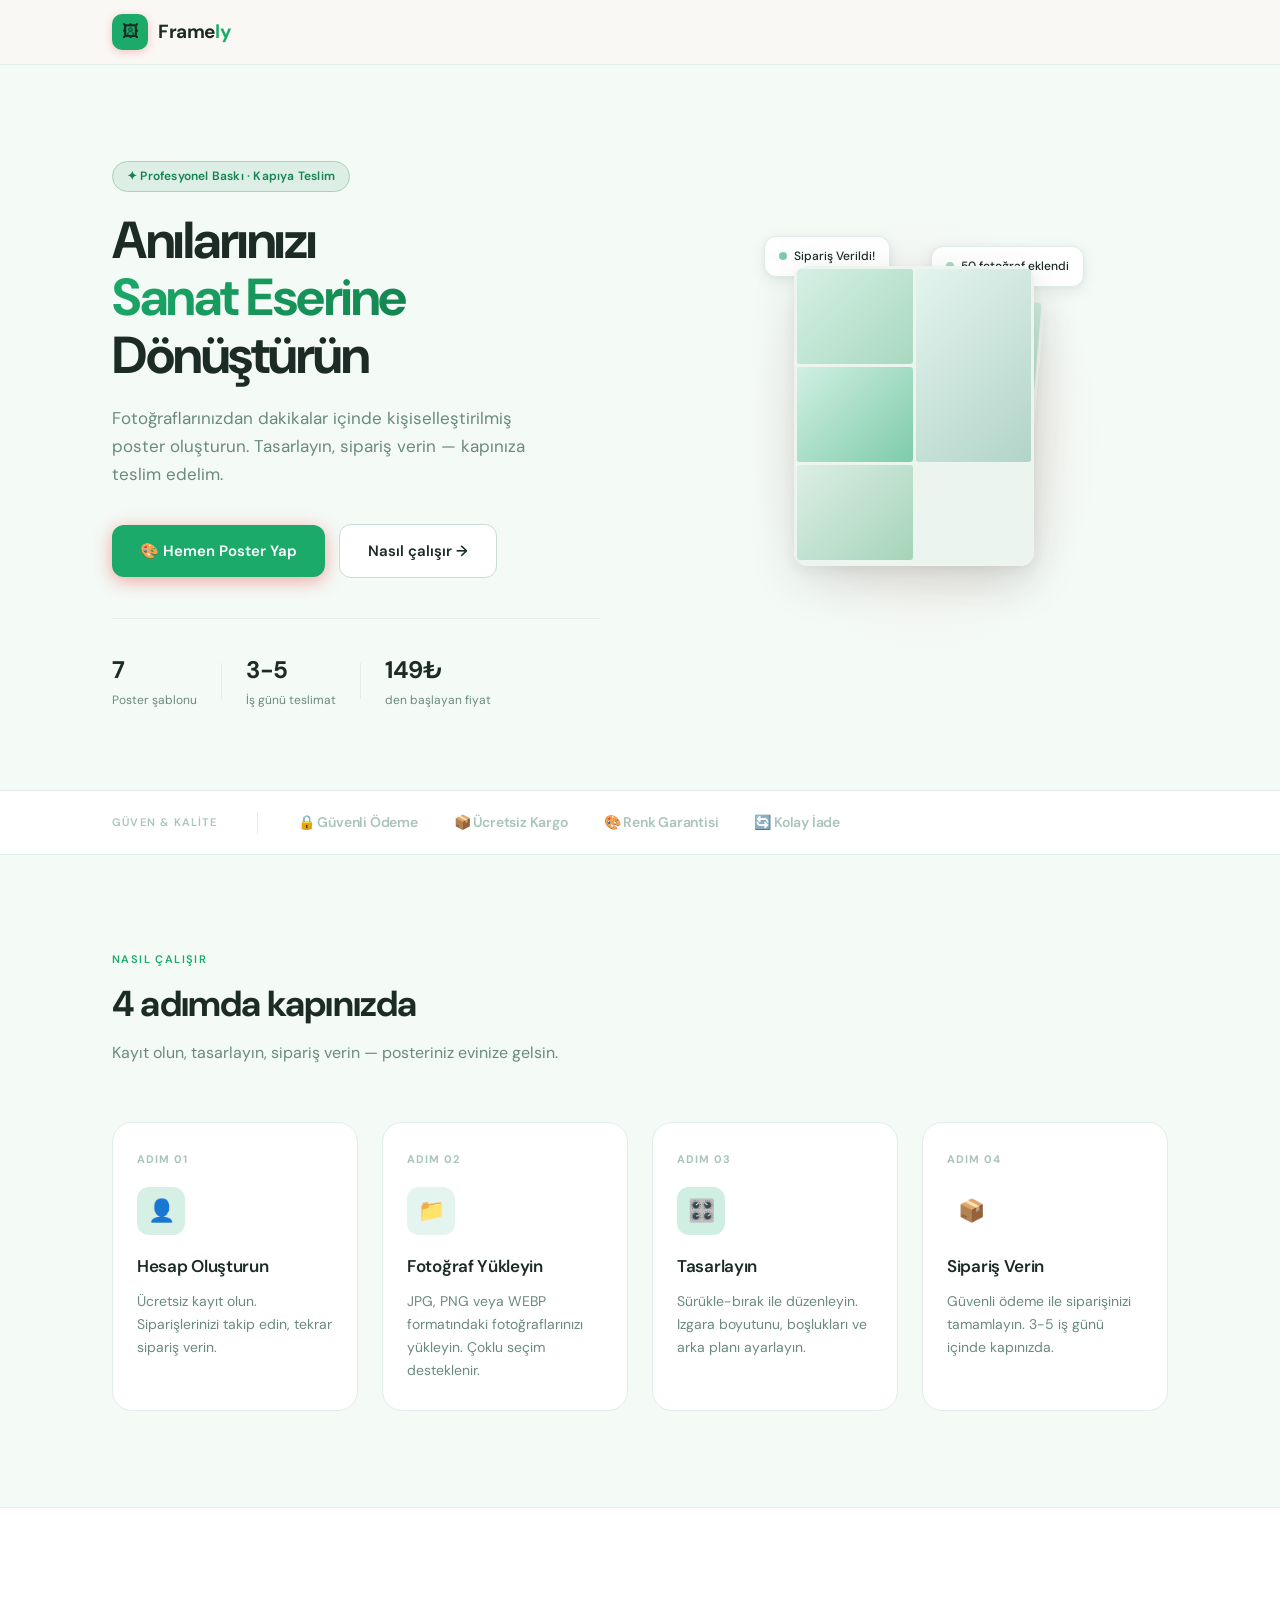
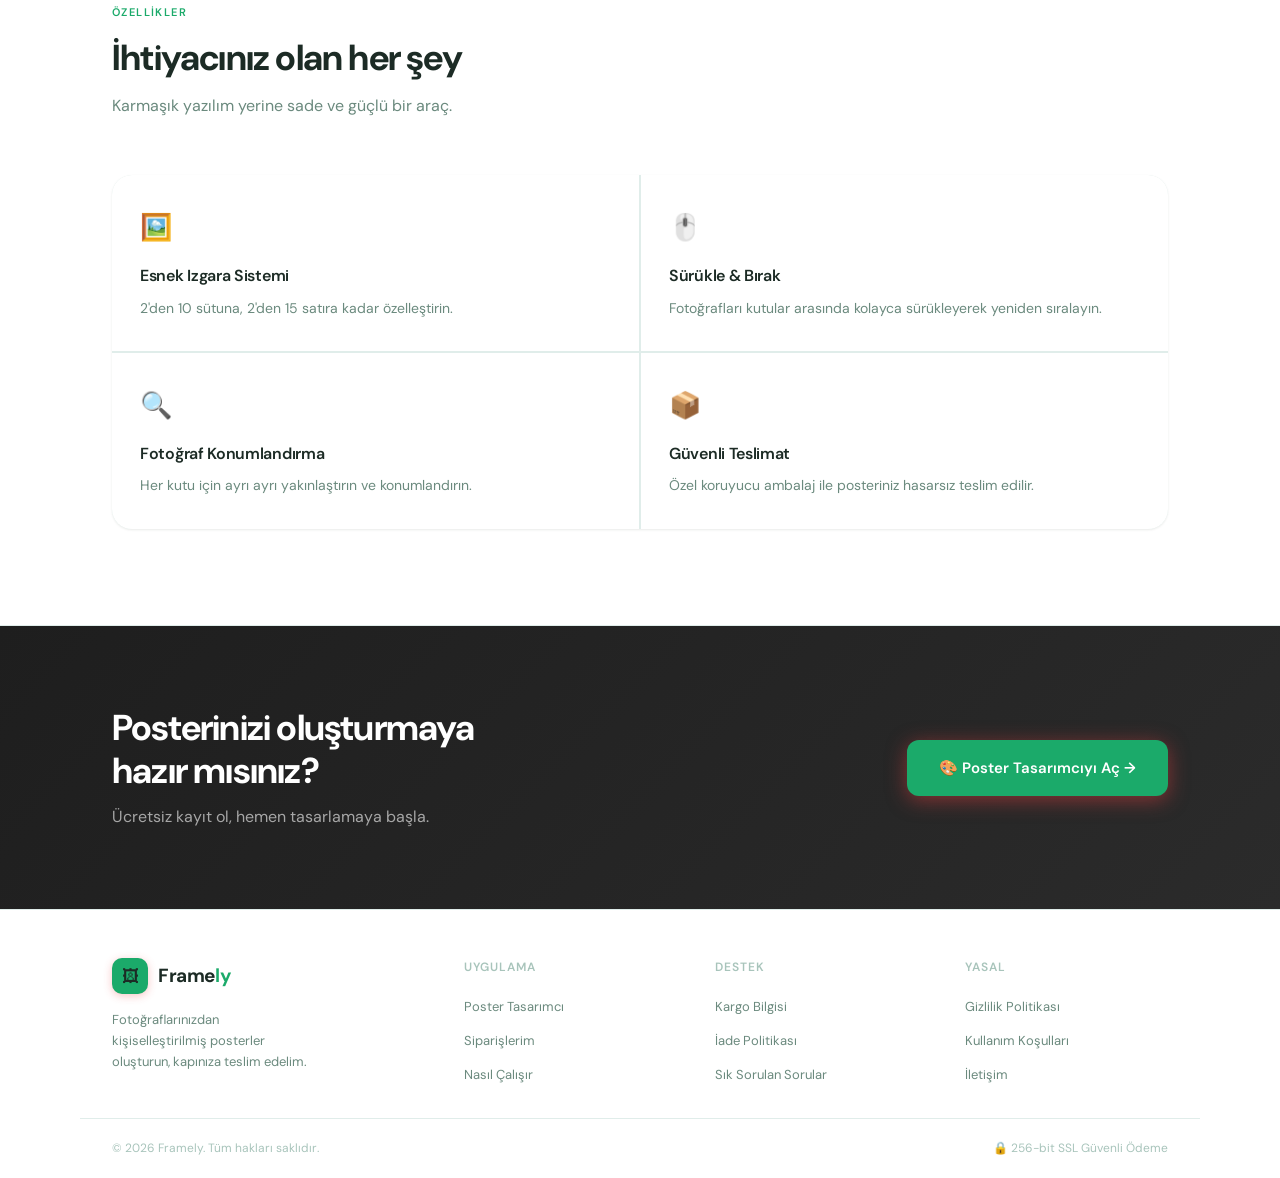
==== commit b6659964: "supabase entegrasyon" ====
--- a/index.html
+++ b/index.html
@@ -3,6 +3,7 @@
 <head>
 <meta charset="UTF-8">
 <meta name="viewport" content="width=device-width, initial-scale=1.0">
+<link rel="icon" type="image/png" href="favicon.png">
 <meta http-equiv="Cache-Control" content="no-cache, no-store, must-revalidate">
 <meta http-equiv="Pragma" content="no-cache">
 <meta http-equiv="Expires" content="0">
@@ -11,9 +12,9 @@
 <title>Framely — Kişisel Posterler</title>
 <link rel="preconnect" href="https://fonts.googleapis.com">
 <link href="https://fonts.googleapis.com/css2?family=DM+Sans:ital,wght@0,300;0,400;0,500;0,600;0,700;1,400&display=swap" rel="stylesheet">
-<link rel="stylesheet" href="css/variables.css?v=5">
-<link rel="stylesheet" href="css/landing.css?v=5">
-<link rel="stylesheet" href="css/usermenu.css?v=5">
+<link rel="stylesheet" href="css/variables.css?v=6">
+<link rel="stylesheet" href="css/landing.css?v=6">
+<link rel="stylesheet" href="css/usermenu.css?v=6">
 </head>
 <body>
 
@@ -227,7 +228,7 @@
       <ul class="footer-links">
         <li><a href="#">Kargo Bilgisi</a></li>
         <li><a href="#">İade Politikası</a></li>
-        <li><a href="#">Sık Sorulan Sorular</a></li>
+        <li><a href="faq.html">Sık Sorulan Sorular</a></li>
       </ul>
     </div>
 
@@ -248,9 +249,9 @@
 </footer>
 
 <script type="module">
-import { renderSiteNav } from './js/header.js?v=5';
-document.addEventListener('DOMContentLoaded', () => {
-  renderSiteNav(document.getElementById('mainNav'), 'home');
+import { renderSiteNav } from './js/header.js?v=6';
+document.addEventListener('DOMContentLoaded', async () => {
+  await renderSiteNav(document.getElementById('mainNav'), 'home');
 });
 </script>
 </body>
--- a/css/landing.css
+++ b/css/landing.css
@@ -720,6 +720,50 @@
 }
 
 .footer-links a:hover { color: var(--accent); }
+
+.faq-page { padding-top: 64px; padding-bottom: 64px; }
+.faq-list { max-width: 900px; margin: 0 auto; display: grid; gap: 18px; }
+.faq-card {
+  background: var(--surface);
+  border: 1px solid var(--border);
+  border-radius: var(--radius-lg);
+  padding: 24px 28px;
+  box-shadow: var(--shadow-sm);
+  transition: transform .2s ease, box-shadow .2s ease, border-color .2s ease;
+}
+.faq-card:hover { transform: translateY(-2px); box-shadow: var(--shadow); }
+.faq-card[open] { border-color: var(--accent); }
+.faq-question {
+  list-style: none;
+  font-size: 20px;
+  font-weight: 700;
+  color: var(--text);
+  cursor: pointer;
+  display: flex;
+  justify-content: space-between;
+  align-items: center;
+  gap: 16px;
+}
+.faq-question::-webkit-details-marker { display: none; }
+.faq-question::after {
+  content: '◢';
+  font-size: 18px;
+  transform: rotate(90deg);
+  transition: transform .2s ease;
+}
+.faq-card[open] .faq-question::after { transform: rotate(-90deg); }
+.faq-answer {
+  margin: 16px 0 0;
+  color: var(--text-muted);
+  line-height: 1.75;
+}
+.faq-help {
+  margin-top: 36px;
+  font-size: 16px;
+  color: var(--text-muted);
+}
+.faq-help p { margin: 8px 0 0; }
+.faq-help a { color: var(--accent); text-decoration: underline; }
 
 .footer-bottom {
   max-width: 1120px;
